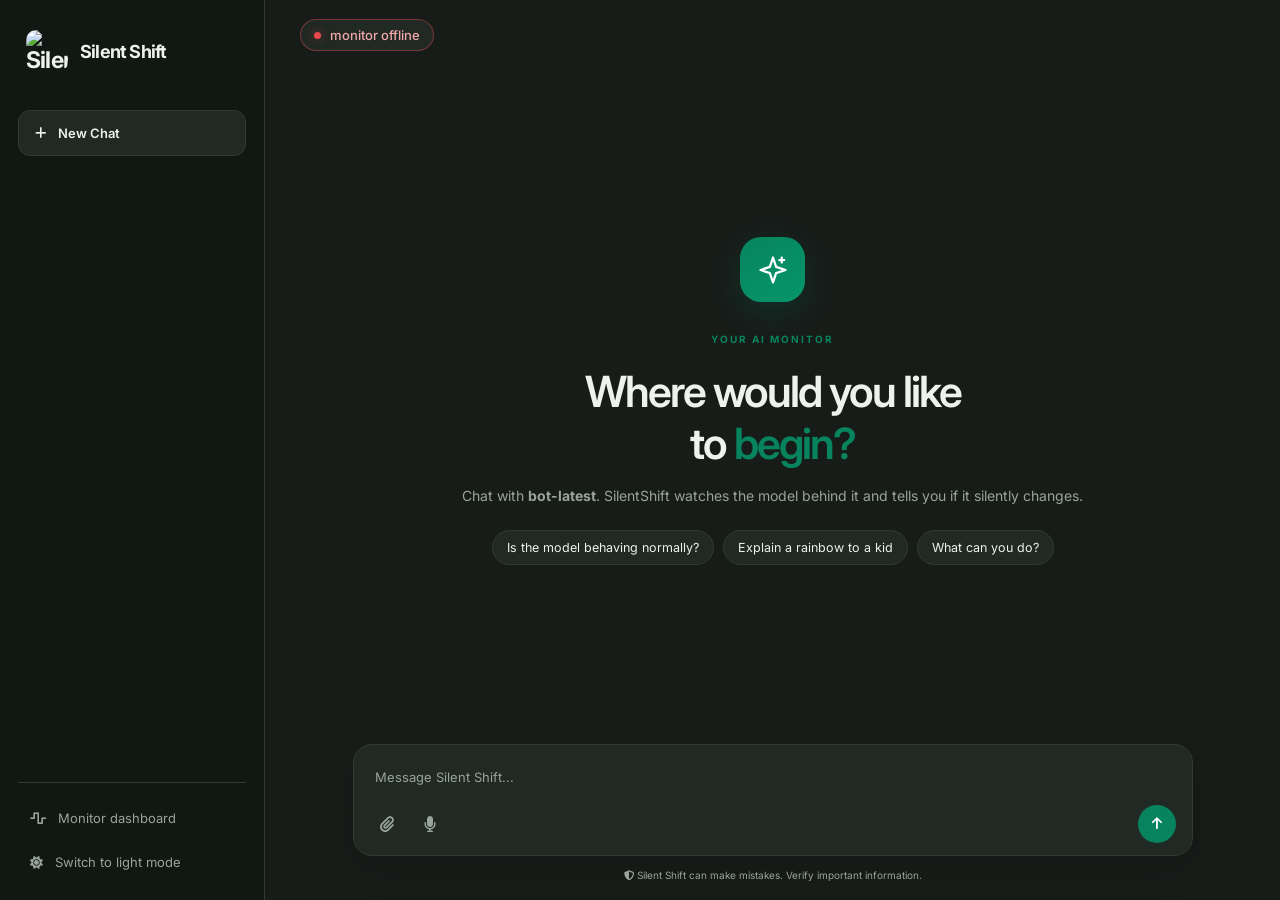
==== silentshift/web/index.html @ 70b43bb8 "added all the files which works" ====
<!DOCTYPE html>
<html lang="en">

<head>
  <meta charset="UTF-8">
  <meta name="viewport" content="width=device-width, initial-scale=1.0">
  <meta name="theme-color" content="#151a17">

  <title>Silent Shift - AI Monitor</title>

  <!-- CSS -->
  <link rel="stylesheet" href="style.css">

  <!-- Google Fonts -->
  <link rel="preconnect" href="https://fonts.googleapis.com">
  <link rel="preconnect" href="https://fonts.gstatic.com" crossorigin>

  <link href="https://fonts.googleapis.com/css2?family=Inter:wght@400;500;600;700&display=swap" rel="stylesheet">

  <!-- Font Awesome -->
  <link rel="stylesheet" href="https://cdnjs.cloudflare.com/ajax/libs/font-awesome/6.5.2/css/all.min.css">

</head>

<body>

<div class="app-container">

  <!-- ================================= -->
  <!-- SIDEBAR -->
  <!-- ================================= -->

  <aside class="sidebar" id="sidebar">

    <!-- BRAND LOGO -->

    <div class="brand">

      <img
        src="https://cdn-icons-png.flaticon.com/512/4712/4712109.png"
        alt="Silent Shift Logo"
        class="brand-logo"
      >

      <span>Silent Shift</span>

    </div>


    <!-- NEW CHAT BUTTON -->

    <button class="new-chat" id="newChat">

      <i class="fa-solid fa-plus"></i>

      <span>New Chat</span>

    </button>


    <!-- CHAT HISTORY -->

    <div class="history-section">

      


      <div id="chatHistory"></div>

    </div>


    <!-- SIDEBAR BOTTOM -->

    <div class="sidebar-bottom">

      <a class="monitor-link" href="/monitor.html">

        <i class="fa-solid fa-wave-square"></i>

        <span>Monitor dashboard</span>

      </a>

      <button id="themeToggle">

        <i class="fa-solid fa-moon"></i>

        <span>Switch theme</span>

      </button>

    </div>

  </aside>



  <!-- ================================= -->
  <!-- MAIN CONTENT -->
  <!-- ================================= -->

  <main class="main-content">


    <!-- TOP NAVIGATION -->

    <header class="topbar">

      <button
        class="menu-btn"
        id="menuToggle"
        aria-label="Toggle sidebar"
      >

        <i class="fa-solid fa-bars"></i>

      </button>


      <a class="topbar-brand health-pill" id="healthPill" href="/monitor.html" title="Open the monitor dashboard">

        <span class="status-dot" id="healthDot"></span>

        <span id="healthText">bot-latest · checking monitor…</span>

      </a>

    </header>



    <!-- ================================= -->
    <!-- CHAT AREA -->
    <!-- ================================= -->

    <section class="chat-area" id="chatArea">


      <!-- WELCOME SCREEN -->

      <div class="welcome-screen" id="welcomeScreen">


        <!-- CENTRE LOGO -->

        <div class="welcome-logo">

          <svg
            viewBox="0 0 24 24"
            width="30"
            height="30"
            fill="none"
            stroke="white"
            stroke-width="1.8"
            stroke-linecap="round"
            stroke-linejoin="round"
          >

            <path d="M12 2L14.5 9.5 22 12l-7.5 2.5L12 22l-2.5-7.5L2 12l7.5-2.5L12 2Z"/>

            <path d="M19 2v4M17 4h4"/>

          </svg>

        </div>


        <!-- WELCOME TEXT -->

        <span class="welcome-eyebrow">

          YOUR AI MONITOR

        </span>


        <h1>

          Where would you like<br>

          to <span>begin?</span>

        </h1>


        <p>

          Chat with <b>bot-latest</b>. SilentShift watches the model behind it and tells you if it silently changes.

        </p>

        <div class="suggestions">
          <button class="suggestion" data-prompt="/status">Is the model behaving normally?</button>
          <button class="suggestion" data-prompt="Explain what a rainbow is to a 7 year old.">Explain a rainbow to a kid</button>
          <button class="suggestion" data-prompt="/help">What can you do?</button>
        </div>


      </div>


      <!-- CHAT MESSAGES -->

      <div class="messages" id="messages"></div>


    </section>



    <!-- ================================= -->
    <!-- MESSAGE COMPOSER -->
    <!-- ================================= -->

    <footer class="composer-area">


      <div class="composer" id="composer">


        <!-- ATTACHMENT PREVIEW -->

        <div
          class="attachment-preview"
          id="attachmentPreview"
        ></div>


        <!-- MESSAGE INPUT -->

        <textarea
          id="messageInput"
          placeholder="Message Silent Shift..."
          rows="1"
          aria-label="Message Silent Shift"
        ></textarea>


        <!-- COMPOSER ACTIONS -->

        <div class="composer-actions">


          <!-- LEFT BUTTONS -->

          <div class="left-actions">


            <!-- ATTACHMENT BUTTON -->

            <button
              class="composer-btn"
              id="attachBtn"
              title="Attach files"
              type="button"
            >

              <i class="fa-solid fa-paperclip"></i>

            </button>


            <!-- FILE INPUT -->

            <input
              type="file"
              id="fileInput"
              multiple
              accept="image/*,.pdf,.txt,.doc,.docx,.csv"
              hidden
            >


            <!-- MICROPHONE BUTTON -->

            <button
              class="composer-btn mic-btn"
              id="micBtn"
              title="Voice input"
              type="button"
            >

              <i class="fa-solid fa-microphone"></i>

            </button>


            <!-- VOICE STATUS -->

            <span
              class="voice-status"
              id="voiceStatus"
            ></span>


          </div>


          <!-- SEND BUTTON -->

          <button
            class="send-btn"
            id="sendBtn"
            title="Send message"
            type="button"
          >

            <i class="fa-solid fa-arrow-up"></i>

          </button>


        </div>


      </div>


      <!-- DISCLAIMER -->

      <p class="disclaimer">

        <i class="fa-solid fa-shield-halved"></i>

        Silent Shift can make mistakes. Verify important information.

      </p>


    </footer>


  </main>

</div>


<!-- JAVASCRIPT -->

<script src="script.js"></script>

</body>

</html>
---- silentshift/web/style.css ----
:root {
  --accent: #07845e;
  --accent-hover: #06966a;
  --accent-soft: rgba(7,132,94,.13);

  --bg: #171c19;
  --sidebar: #111713;
  --surface: #202923;
  --surface-hover: #29332c;

  --text: #edf2ee;
  --muted: #98a49b;
  --border: #303b33;

  --shadow: 0 12px 35px rgba(0,0,0,.12);
}
  
body.light {
  --accent: #2563eb;
  --accent-hover: #1d4ed8;
  --accent-soft: rgba(37, 99, 235, .10);

  --bg: #f5f8ff;
  --sidebar: #edf3ff;
  --surface: #ffffff;
  --surface-hover: #e5edff;

  --text: #172554;
  --muted: #64748b;
  --border: #dce6f5;

  --shadow: 0 12px 35px rgba(37, 99, 235, .06);
}



* {
  margin: 0;
  padding: 0;
  box-sizing: border-box;
}

body {
  font-family: 'Inter', sans-serif;
  background: var(--bg);
  color: var(--text);
  transition: background .25s, color .25s;
}

button, textarea {
  font-family: inherit;
}

button {
  cursor: pointer;
}

.app-container {
  height: 100dvh;
  display: flex;
  overflow: hidden;
}

/* SIDEBAR */

.sidebar {
  width: 265px;
  flex-shrink: 0;
  background: var(--sidebar);
  border-right: 1px solid var(--border);
  padding: 27px 18px 18px;
  display: flex;
  flex-direction: column;
  transition: background .25s;
}

.brand {
  display: flex;
  align-items: center;
  gap: 12px;
  padding: 0 8px;
  font-size: 23px;
  font-weight: 700;
  letter-spacing: -.8px;
  margin-bottom: 43px;
}

/*.logo, .welcome-logo {
  display: grid;
  place-items: center;
  color: white;
  background: linear-gradient(145deg, #0b9b70, #056748);
}*/

.logo, .welcome-logo {
  background: linear-gradient(
    145deg,
    var(--accent),
    var(--accent-hover)
  );
}

.logo {
  width: 39px;
  height: 39px;
  border-radius: 13px;
  font-size: 17px;
}

.new-chat {
  width: 100%;
  display: flex;
  align-items: center;
  gap: 12px;
  padding: 14px 16px;
  border-radius: 12px;
  background: var(--surface);
  color: var(--text);
  border: 1px solid var(--border);
  font-size: 13px;
  font-weight: 600;
  transition: .2s;
}

.new-chat:hover {
  border-color: var(--accent);
  background: var(--accent-soft);
}

.history-section {
  flex: 1;
  overflow-y: auto;
  margin-top: 38px;
}


.section-label {
    color: var(--text);
    font-size: 13px;
    font-weight: 500;
    letter-spacing: 0;
    padding: 0 10px;
    margin-bottom: 15px;
    text-transform: capitalize;
}


.history-item {
  display: flex;
  align-items: center;
  padding: 7px 10px;
  margin-bottom: 8px;
  border-radius: 9px;
  font-size: 12px;
  color: var(--muted);
  cursor: pointer;
  overflow: hidden;
  text-overflow: ellipsis;
  white-space: nowrap;
  transition: .2s;
}

.history-item:hover,
.history-item.active {
  background: var(--surface-hover);
  color: var(--text);
}

.sidebar-bottom {
  padding-top: 15px;
  border-top: 1px solid var(--border);
}

.sidebar-bottom button {
  display: flex;
  align-items: center;
  gap: 12px;
  width: 100%;
  padding: 12px;
  background: transparent;
  border: 0;
  color: var(--muted);
  border-radius: 9px;
  font-size: 13px;
}

.sidebar-bottom button:hover {
  color: var(--text);
  background: var(--surface);
}

/* MAIN */

.main-content {
  flex: 1;
  min-width: 0;
  display: flex;
  flex-direction: column;
  position: relative;
}

.topbar {
  height: 70px;
  flex-shrink: 0;
  padding: 0 35px;
  display: flex;
  align-items: center;
  justify-content: space-between;
}

.topbar-brand {
  display: flex;
  align-items: center;
  gap: 9px;
  font-size: 13px;
  font-weight: 500;
  color: var(--muted);
}

.status-dot {
  width: 7px;
  height: 7px;
  border-radius: 50%;
  background: #16a875;
  box-shadow: 0 0 10px rgba(22,168,117,.4);
}

.menu-btn {
  display: none;
  background: transparent;
  color: var(--text);
  font-size: 18px;
}

/* CHAT AREA */

.chat-area {
  flex: 1;
  min-height: 0;
  overflow-y: auto;
  display: flex;
  flex-direction: column;
  align-items: center;
  padding: 25px 25px;
}

.welcome-screen {
  margin: auto;
  text-align: center;
  max-width: 650px;
  padding: 30px 10px;
  animation: fadeUp .5s ease;
}

.welcome-logo {
  width: 65px;
  height: 65px;
  border-radius: 21px;
  font-size: 26px;
  margin: 0 auto 25px;
  box-shadow: 0 10px 35px rgba(7,132,94,.2);
}

.welcome-eyebrow {
  font-size: 10px;
  font-weight: 700;
  letter-spacing: 2px;
  color: var(--accent);
}

.welcome-screen h1 {
  margin: 19px 0 15px;
  font-size: clamp(30px, 4vw, 43px);
  line-height: 1.2;
  letter-spacing: -2px;
  font-weight: 600;
}


.welcome-screen h1 span {
  color: var(--accent);
}


.welcome-screen p {
  color: var(--muted);
  font-size: 14px;
  line-height: 1.7;
}

/* MESSAGES */

.messages {
  width: 100%;
  max-width: 820px;
}

.message {
  display: flex;
  margin: 19px 0;
  animation: fadeUp .25s ease;
}

.message.user {
  justify-content: flex-end;
}

.message.assistant {
  justify-content: flex-start;
}

.message-bubble {
  max-width: 80%;
  padding: 15px 19px;
  border-radius: 17px;
  font-size: 13px;
  line-height: 1.75;
  overflow-wrap: anywhere;
  white-space: pre-wrap;
}

.message.user .message-bubble {
  background: var(--accent);
  color: white;
  border-bottom-right-radius: 5px;
}

.message.assistant .message-bubble {
  background: var(--surface);
  border: 1px solid var(--border);
  border-bottom-left-radius: 5px;
}

.message-attachments {
  display: flex;
  flex-wrap: wrap;
  gap: 7px;
  margin-top: 9px;
}

.message-attachment {
  padding: 7px 10px;
  border: 1px solid var(--border);
  border-radius: 8px;
  font-size: 11px;
  color: var(--muted);
}

.message-attachment img {
  max-width: 160px;
  max-height: 130px;
  display: block;
  border-radius: 7px;
  margin-bottom: 5px;
}

.typing {
  color: var(--muted);
  font-size: 12px;
  padding: 12px;
}

/* COMPOSER */

.composer-area {
  width: 100%;
  max-width: 900px;
  margin: 0 auto;
  padding: 12px 30px 19px;
  flex-shrink: 0;
}

.composer {
  background: var(--surface);
  border: 1px solid var(--border);
  border-radius: 19px;
  padding: 14px 16px 12px;
  box-shadow: var(--shadow);
  transition: border-color .2s, box-shadow .2s;
}

.composer:focus-within {
  border-color: rgba(7,132,94,.7);
  box-shadow: 0 0 0 3px var(--accent-soft), var(--shadow);
}

.composer textarea {
  width: 100%;
  min-height: 42px;
  max-height: 140px;
  padding: 8px 5px;
  resize: none;
  outline: none;
  border: 0;
  background: transparent;
  color: var(--text);
  font-size: 13px;
  line-height: 1.6;
}

.composer textarea::placeholder {
  color: var(--muted);
}

.composer-actions {
  display: flex;
  align-items: center;
  justify-content: space-between;
}

.left-actions {
  display: flex;
  align-items: center;
  gap: 8px;
}

.composer-btn {
  width: 35px;
  height: 35px;
  display: grid;
  place-items: center;
  border: 0;
  border-radius: 10px;
  background: transparent;
  color: var(--muted);
  font-size: 16px;
  transition: .2s;
}

.composer-btn:hover {
  color: var(--accent);
  background: var(--accent-soft);
}

.mic-btn.recording {
  color: #ffffff;
  background: #c03939;
  animation: pulse 1.3s infinite;
}

.voice-status {
  color: var(--accent);
  font-size: 11px;
}

.send-btn {
  width: 38px;
  height: 38px;
  display: grid;
  place-items: center;
  border: 0;
  border-radius: 50%;
  color: white;
  background: var(--accent);
  transition: .2s;
}

.send-btn:hover {
  background: var(--accent-hover);
  transform: translateY(-2px);
}

/* ATTACHMENTS */

.attachment-preview {
  display: flex;
  flex-wrap: wrap;
  gap: 8px;
  padding-bottom: 8px;
}

.attachment-preview:empty {
  display: none;
}

.attachment-chip {
  display: flex;
  align-items: center;
  gap: 8px;
  padding: 8px 10px;
  background: var(--bg);
  border: 1px solid var(--border);
  border-radius: 9px;
  max-width: 220px;
  font-size: 11px;
  color: var(--text);
}

.attachment-chip span {
  overflow: hidden;
  text-overflow: ellipsis;
  white-space: nowrap;
}

.attachment-chip button {
  background: transparent;
  color: var(--muted);
  border: 0;
}

.attachment-chip button:hover {
  color: #e05252;
}

.disclaimer {
  text-align: center;
  color: var(--muted);
  font-size: 10px;
  margin-top: 13px;
}

/* ANIMATIONS */

@keyframes fadeUp {
  from {
    opacity: 0;
    transform: translateY(9px);
  }
  to {
    opacity: 1;
    transform: translateY(0);
  }
}

@keyframes pulse {
  50% {
    box-shadow: 0 0 0 6px rgba(192,57,57,.16);
  }
}

/* MOBILE */

@media(max-width: 700px) {
  .sidebar {
    position: fixed;
    z-index: 20;
    top: 0;
    bottom: 0;
    left: -280px;
    transition: left .25s;
  }

  .sidebar.open {
    left: 0;
  }

  .menu-btn {
    display: block;
  }

  .topbar {
    height: 60px;
    padding: 0 18px;
  }

  .chat-area {
    padding: 15px 13px;
  }

  .composer-area {
    padding: 10px 12px 14px;
  }

  .welcome-screen h1 {
    font-size: 31px;
  }

  .message-bubble {
    max-width: 90%;
  }
}

/* ===== FINAL SIDEBAR LOGO FIX ===== */

.sidebar {
  width: 265px;
  min-width: 265px;
  max-width: 265px;
  overflow: hidden;
  flex-shrink: 0;
}

.sidebar .brand {
  width: 100%;
  height: 48px;
  min-height: 48px;
  display: flex;
  flex-direction: row;
  align-items: center;
  justify-content: flex-start;
  gap: 12px;
  padding: 0 8px;
  margin: 0 0 35px 0;
  overflow: hidden;
}

.sidebar .brand img.brand-logo {
  display: block !important;
  width: 42px !important;
  height: 42px !important;
  min-width: 42px !important;
  max-width: 42px !important;
  min-height: 42px !important;
  max-height: 42px !important;
  flex: 0 0 42px !important;
  object-fit: contain !important;
  border-radius: 10px;
}

.sidebar .brand span {
  display: block;
  font-size: 18px;
  font-weight: 700;
  white-space: nowrap;
  color: var(--text);
  flex: 1;
  min-width: 0;
}

/* Keep New Chat directly below branding */

.sidebar .new-chat {
  flex-shrink: 0;
  width: 100%;
  margin-top: 0;
}

/* Keep welcome screen centred */

.welcome-screen {
  width: 100%;
  max-width: 650px;
  margin: auto;
  text-align: center;
}

/* Keep the centre logo properly sized */

.welcome-logo {
  width: 65px;
  height: 65px;
  min-width: 65px;
  margin: 0 auto 25px;
  display: flex;
  align-items: center;
  justify-content: center;
  flex-shrink: 0;
}


/* =================================
   CHAT THREE-DOT MENU
================================= */

.history-item {
    display: flex;
    align-items: center;
    justify-content: space-between;
    gap: 8px;
    position: relative;
    overflow: visible;
}

.history-title {
    flex: 1;
    min-width: 0;
    overflow: hidden;
    white-space: nowrap;
    text-overflow: ellipsis;
}

.history-menu-wrapper {
    position: relative;
    flex-shrink: 0;
}

.history-menu-btn {
    width: 30px;
    height: 30px;
    border: none;
    border-radius: 7px;
    background: transparent;
    color: var(--muted);
    font-size: 23px;
    line-height: 1;
    cursor: pointer;
    display: flex;
    align-items: center;
    justify-content: center;
    opacity: 0;
    transition: 0.2s ease;
}

.history-item:hover .history-menu-btn,
.history-item.active .history-menu-btn,
.history-menu-btn:focus-visible {
    opacity: 1;
}

.history-menu-btn:hover {
    background: var(--surface-hover);
    color: var(--text);
}

.history-dropdown {
    display: none;
    position: absolute;
    right: 0;
    top: 34px;
    width: 155px;
    padding: 5px;
    background: var(--surface);
    border: 1px solid var(--border);
    border-radius: 9px;
    box-shadow: 0 8px 25px rgba(0, 0, 0, 0.25);
    z-index: 1000;
}

.history-dropdown.show {
    display: block;
}

.dropdown-option {
    width: 100%;
    display: flex;
    align-items: center;
    gap: 9px;
    padding: 10px;
    border: none;
    border-radius: 6px;
    background: transparent;
    color: var(--text);
    font-size: 13px;
    text-align: left;
    cursor: pointer;
}

.dropdown-option:hover {
    background: var(--surface-hover);
}

.delete-option:hover {
    color: #ef4444;
    background: rgba(239, 68, 68, 0.10);
}

@media (hover: none) {
    .history-menu-btn {
        opacity: 1;
    }
}
/* COLLAPSIBLE CHAT HISTORY */

.group-toggle {
    width: 100%;
    display: flex;
    align-items: center;
    justify-content: space-between;
    background: transparent;
    border: none;
    cursor: pointer;
    text-align: left;
    font-family: inherit;
}

.group-arrow {
    font-size: 11px;
    color: var(--muted);
    display: flex;
    align-items: center;
    justify-content: center;
    transition: transform 0.2s ease;
}

.group-arrow.rotated {
    transform: rotate(-90deg);
}

.history-group-content {
    display: block;
}

.history-group-content.collapsed {
    display: none;
}
/* FORCE TITLE CASE FOR CHAT GROUP HEADINGS */

.group-toggle span:first-child {
    text-transform: capitalize !important;
    font-variant: normal;
}

/* ===== SilentShift additions ===== */
.monitor-link {
  display: flex; align-items: center; gap: 12px; width: 100%;
  padding: 12px; color: var(--muted); border-radius: 9px; font-size: 13px;
  text-decoration: none; margin-bottom: 4px;
}
.monitor-link:hover { color: var(--text); background: var(--surface); }

.health-pill {
  text-decoration: none; padding: 7px 13px; border-radius: 999px;
  border: 1px solid var(--border); background: var(--surface);
}
.health-pill:hover { color: var(--text); }
.health-pill.alert .status-dot { background: #e5484d; box-shadow: 0 0 10px rgba(229,72,77,.5); }
.health-pill.alert { color: #f2a7a9; border-color: rgba(229,72,77,.45); }
body.light .health-pill.alert { color: #b42318; }
.health-pill.idle .status-dot { background: #8b949e; box-shadow: none; }
.health-pill.busy .status-dot { background: #e5a50a; box-shadow: 0 0 10px rgba(229,165,10,.5); }

.suggestions { display: flex; flex-wrap: wrap; gap: 9px; justify-content: center; margin-top: 22px; }
.suggestion {
  border: 1px solid var(--border); background: var(--surface); color: var(--text);
  padding: 9px 14px; border-radius: 999px; font-size: 12.5px;
}
.suggestion:hover { background: var(--surface-hover); border-color: var(--accent); }

/* ===== Formatted (markdown) assistant replies ===== */
.message-bubble.md { white-space: normal; }
.message-bubble.md p { margin: 0 0 10px; }
.message-bubble.md p:last-child, .message-bubble.md > :last-child { margin-bottom: 0; }
.message-bubble.md h3, .message-bubble.md h4, .message-bubble.md h5, .message-bubble.md h6 {
  font-size: 14px; font-weight: 600; margin: 14px 0 6px; }
.message-bubble.md h3 { font-size: 15.5px; }
.message-bubble.md ul, .message-bubble.md ol { margin: 4px 0 10px 20px; }
.message-bubble.md li { margin: 3px 0; }
.message-bubble.md code { background: var(--accent-soft); padding: 1px 5px; border-radius: 5px; font-size: 12px;
  font-family: ui-monospace, Consolas, monospace; }
.message-bubble.md pre { background: var(--bg); border: 1px solid var(--border); border-radius: 9px; padding: 11px 13px;
  overflow-x: auto; margin: 8px 0 10px; }
.message-bubble.md pre code { background: none; padding: 0; white-space: pre; }
.message-bubble.md hr { border: 0; border-top: 1px solid var(--border); margin: 12px 0; }
.message-bubble.md a { color: var(--accent-hover); }
.md-table { overflow-x: auto; margin: 8px 0 12px; }
.message-bubble.md table { border-collapse: collapse; font-size: 12.5px; width: 100%; }
.message-bubble.md th, .message-bubble.md td { border: 1px solid var(--border); padding: 7px 10px; text-align: left; vertical-align: top; }
.message-bubble.md th { background: var(--accent-soft); font-weight: 600; }
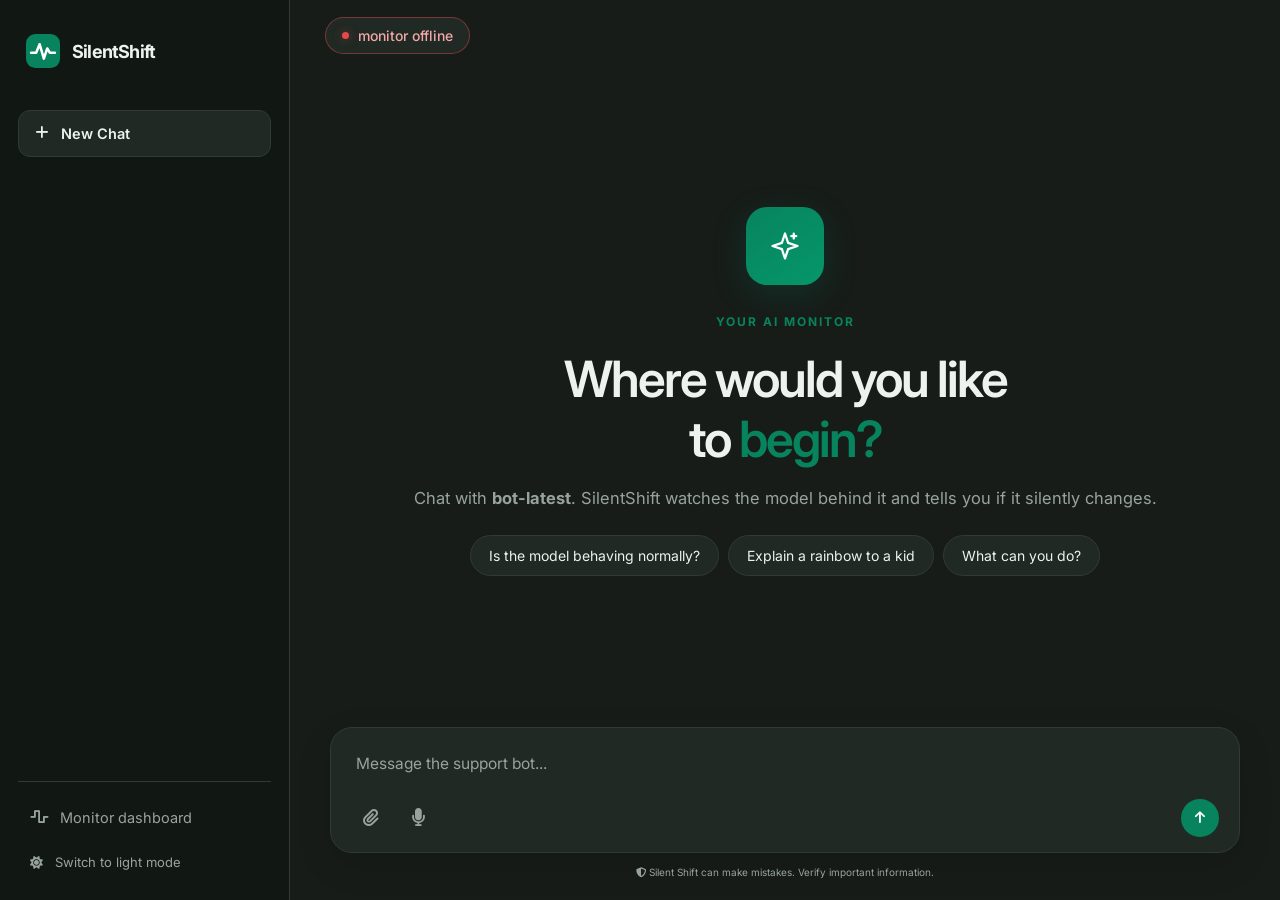
==== commit 5ca37cbc: "Merge final into main" ====
--- a/silentshift/web/index.html
+++ b/silentshift/web/index.html
@@ -1,3 +1,4 @@
+
 <!DOCTYPE html>
 <html lang="en">
 
@@ -9,7 +10,7 @@
   <title>Silent Shift - AI Monitor</title>
 
   <!-- CSS -->
-  <link rel="stylesheet" href="style.css">
+  <link rel="stylesheet" href="style.css?v=14">
 
   <!-- Google Fonts -->
   <link rel="preconnect" href="https://fonts.googleapis.com">
@@ -36,13 +37,13 @@
 
     <div class="brand">
 
-      <img
-        src="https://cdn-icons-png.flaticon.com/512/4712/4712109.png"
-        alt="Silent Shift Logo"
-        class="brand-logo"
-      >
-
-      <span>Silent Shift</span>
+      <svg class="brand-logo" width="34" height="34" viewBox="0 0 40 40" aria-label="SilentShift logo">
+        <rect width="40" height="40" rx="11" fill="#07845e"/>
+        <polyline points="6,22 12,22 16,12 21,29 25,17 28,22 34,22" fill="none" stroke="#fff"
+                  stroke-width="3" stroke-linecap="round" stroke-linejoin="round"/>
+      </svg>
+
+      <span>SilentShift</span>
 
     </div>
 
@@ -74,7 +75,7 @@
 
     <div class="sidebar-bottom">
 
-      <a class="monitor-link" href="/monitor.html">
+      <a class="monitor-link" href="/monitor.html" target="_top">
 
         <i class="fa-solid fa-wave-square"></i>
 
@@ -118,7 +119,7 @@
       </button>
 
 
-      <a class="topbar-brand health-pill" id="healthPill" href="/monitor.html" title="Open the monitor dashboard">
+      <a class="topbar-brand health-pill" id="healthPill" href="/monitor.html" target="_top" title="Open the monitor dashboard">
 
         <span class="status-dot" id="healthDot"></span>
 
@@ -133,6 +134,12 @@
     <!-- ================================= -->
     <!-- CHAT AREA -->
     <!-- ================================= -->
+
+    <div class="ss-banner" id="ssBanner" hidden>
+      <span id="ssBannerText"></span>
+      <a href="/monitor.html" target="_top">See report</a>
+      <button type="button" id="ssBannerClose" aria-label="Dismiss">×</button>
+    </div>
 
     <section class="chat-area" id="chatArea">
 
@@ -231,7 +238,7 @@
 
         <textarea
           id="messageInput"
-          placeholder="Message Silent Shift..."
+          placeholder="Message the support bot..."
           rows="1"
           aria-label="Message Silent Shift"
         ></textarea>
@@ -338,8 +345,8 @@
 
 <!-- JAVASCRIPT -->
 
-<script src="script.js"></script>
+<script src="script.js?v=14"></script>
 
 </body>
 
-</html>+</html>
--- a/silentshift/web/style.css
+++ b/silentshift/web/style.css
@@ -1,3 +1,4 @@
+
 :root {
   --accent: #07845e;
   --accent-hover: #06966a;
@@ -835,4 +836,105 @@
 .md-table { overflow-x: auto; margin: 8px 0 12px; }
 .message-bubble.md table { border-collapse: collapse; font-size: 12.5px; width: 100%; }
 .message-bubble.md th, .message-bubble.md td { border: 1px solid var(--border); padding: 7px 10px; text-align: left; vertical-align: top; }
-.message-bubble.md th { background: var(--accent-soft); font-weight: 600; }+.message-bubble.md th { background: var(--accent-soft); font-weight: 600; }
+
+
+/* ===== Model picker + "via" label ===== */
+.topbar { gap: 12px; }
+.model-picker {
+  display: flex; align-items: center; gap: 8px; margin-left: auto;
+  border: 1px solid var(--border); background: var(--surface); color: var(--muted);
+  border-radius: 999px; padding: 6px 12px; font-size: 12.5px;
+}
+.model-picker select {
+  background: transparent; color: var(--text); border: 0; outline: none; font: inherit;
+  max-width: 260px; cursor: pointer;
+}
+.model-picker select option { background: var(--surface); color: var(--text); }
+.assistant-col { display: flex; flex-direction: column; max-width: 80%; }
+.assistant-col .message-bubble { max-width: 100%; }
+.message-meta { font-size: 11px; color: var(--muted); margin: 5px 4px 0; }
+
+@media (max-width: 700px) {
+  .model-picker { padding: 5px 9px; }
+  .model-picker select { max-width: 130px; }
+  .model-picker i { display: none; }
+  .assistant-col { max-width: 92%; }
+}
+
+/* ===== Laptop / desktop sizing (the base styles were tuned for phones) ===== */
+@media (min-width: 1024px) {
+  .sidebar { width: 290px; min-width: 290px; max-width: 290px; }
+  .history-item, .new-chat, .monitor-link { font-size: 14.5px; }
+  .topbar { padding-top: 16px; padding-bottom: 16px; }
+  .health-pill { font-size: 14px; padding: 9px 16px; }
+  .model-picker { font-size: 14px; padding: 8px 15px; }
+
+  .chat-area { padding: 30px 40px; }
+  .messages { max-width: 1000px; }
+  .message { margin: 24px 0; }
+  .message-bubble,
+  .message.assistant .message-bubble { font-size: 15.5px; line-height: 1.75; padding: 16px 21px; }
+  .message-meta { font-size: 12px; }
+  .message-bubble.md h3 { font-size: 18px; }
+  .message-bubble.md h4, .message-bubble.md h5, .message-bubble.md h6 { font-size: 16px; }
+  .message-bubble.md table { font-size: 14px; }
+  .message-bubble.md code { font-size: 13.5px; }
+
+  .welcome-screen { max-width: 820px; }
+  .welcome-screen h1 { font-size: 50px; }
+  .welcome-screen p { font-size: 16.5px; }
+  .welcome-eyebrow { font-size: 12px; }
+  .welcome-logo { width: 78px; height: 78px; font-size: 31px; }
+  .suggestion { font-size: 14px; padding: 11px 18px; }
+
+  .composer-area { max-width: 1060px; padding: 14px 40px 22px; }
+  .composer { padding: 16px 20px 14px; border-radius: 22px; }
+  .composer textarea { font-size: 15.5px; min-height: 50px; max-height: 200px; }
+  .composer-btn { width: 40px; height: 40px; font-size: 18px; }
+}
+
+@media (min-width: 1500px) {
+  .messages { max-width: 1150px; }
+  .composer-area { max-width: 1200px; }
+  .message-bubble,
+  .message.assistant .message-bubble { font-size: 16.5px; }
+  .composer textarea { font-size: 16.5px; }
+}
+
+/* keep the health pill on one line */
+.health-pill { min-width: 0; max-width: 60%; }
+#healthText { white-space: nowrap; overflow: hidden; text-overflow: ellipsis; }
+@media (max-width: 700px) {
+  .health-pill { max-width: 52%; padding: 6px 10px; font-size: 11.5px; }
+  .model-picker { min-width: 0; flex-shrink: 1; }
+  .model-picker select { max-width: 115px; }
+}
+
+
+/* ===== alert banner in the chat ===== */
+button.monitor-link { background: transparent; border: 0; cursor: pointer; text-align: left; font: inherit; }
+.alert-banner {
+  display: flex; align-items: center; gap: 12px; margin: 0 auto; width: calc(100% - 50px); max-width: 1000px;
+  padding: 10px 14px; border-radius: 12px; font-size: 13.5px; line-height: 1.45;
+  background: rgba(229,165,10,.12); border: 1px solid rgba(229,165,10,.45);
+}
+.alert-banner[hidden] { display: none; }
+.alert-banner.danger { background: rgba(229,72,77,.12); border-color: rgba(229,72,77,.5); }
+.alert-banner.ok { background: rgba(22,168,117,.12); border-color: rgba(22,168,117,.45); }
+.alert-banner span { flex: 1; }
+.alert-banner a { color: var(--accent-hover); font-weight: 600; text-decoration: none; white-space: nowrap; }
+.alert-banner button { background: transparent; border: 0; color: var(--muted); font-size: 20px; cursor: pointer; line-height: 1; }
+@media (min-width: 1024px) { .alert-banner { font-size: 15px; } }
+
+/* ===== SilentShift warning banner in the chat ===== */
+.ss-banner { display: flex; align-items: center; gap: 12px; margin: 0 auto 4px; width: calc(100% - 50px); max-width: 1000px;
+  padding: 11px 15px; border-radius: 12px; font-size: 14px; line-height: 1.45; }
+.ss-banner[hidden] { display: none; }
+.ss-banner.bad { background: rgba(229,72,77,.12); border: 1px solid rgba(229,72,77,.5); }
+.ss-banner.good { background: rgba(22,168,117,.12); border: 1px solid rgba(22,168,117,.45); }
+.ss-banner span { flex: 1; }
+.ss-banner a { color: var(--accent-hover); font-weight: 600; text-decoration: none; white-space: nowrap; }
+.ss-banner button { background: transparent; border: 0; color: var(--muted); font-size: 20px; cursor: pointer; }
+
+svg.brand-logo { width: 34px; height: 34px; flex: none; }
